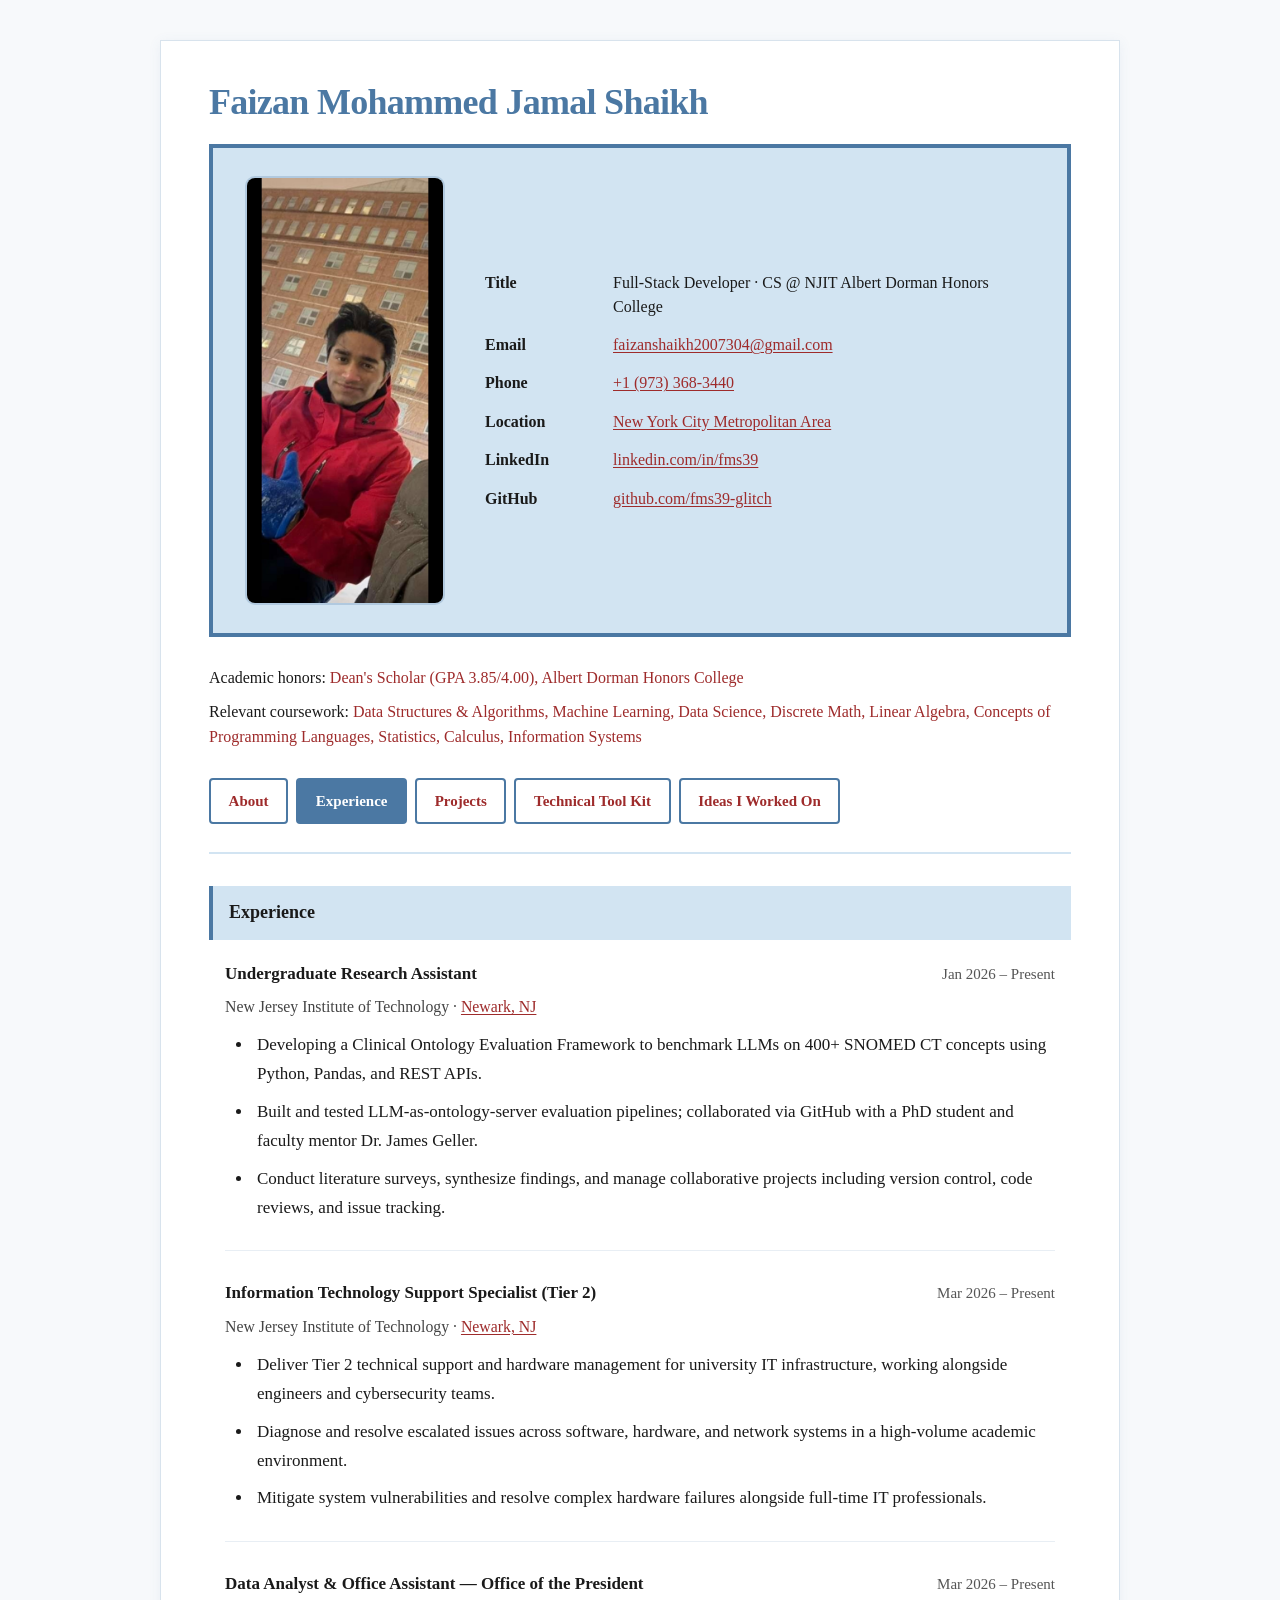
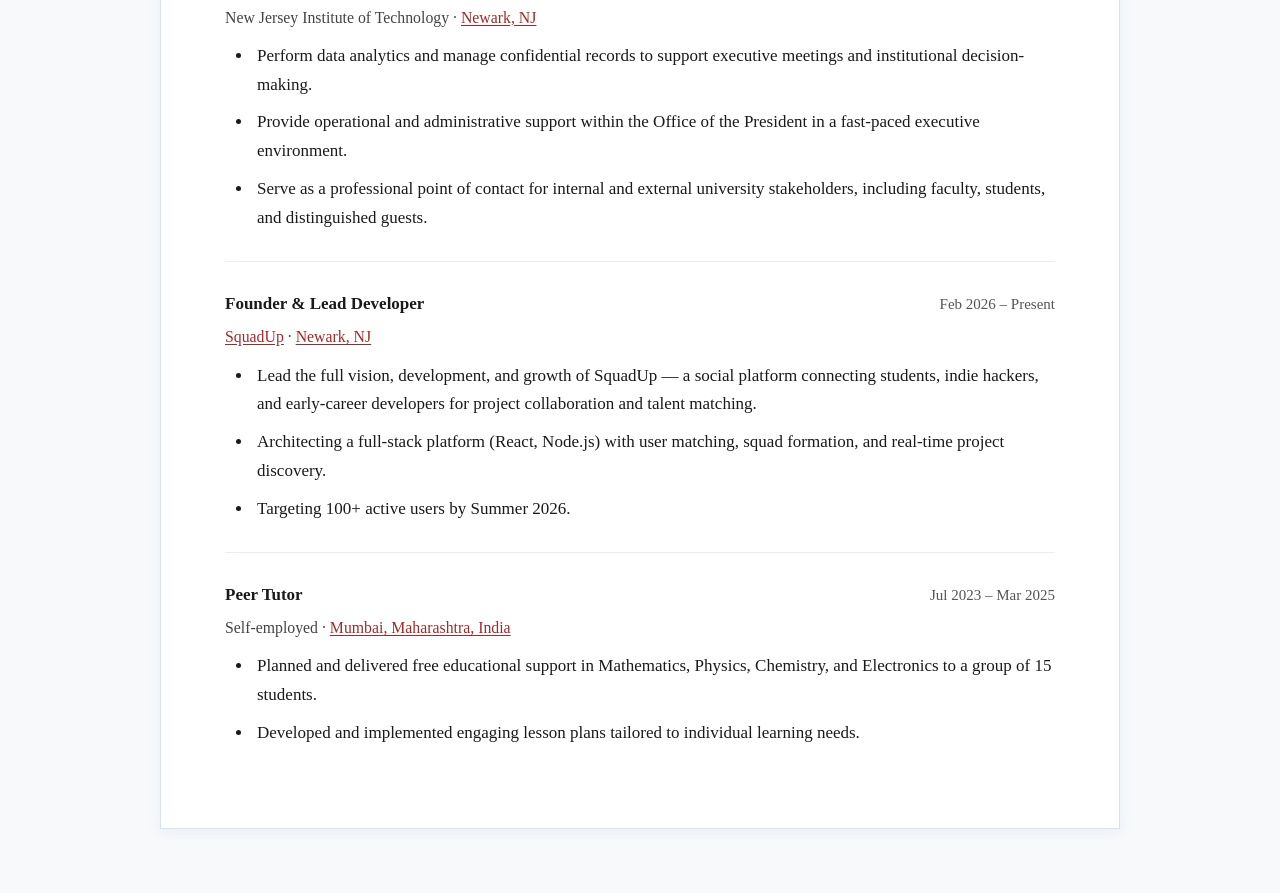
==== experience.html @ 99e9ff8b "File changed to Faizan_img1" ====
<!DOCTYPE html>
<html lang="en">

<head>
    <meta charset="UTF-8">
    <meta name="viewport" content="width=device-width, initial-scale=1.0">
    <title>Faizan Shaikh — Experience</title>
    <link rel="stylesheet" href="style.css">
</head>

<body>
    <div class="page-container">
        <h1 class="header-name">Faizan Mohammed Jamal Shaikh</h1>

        <div class="top-banner">
            <div class="photo-container">
                <img src="Faizan_img1.jpeg" alt="Faizan Shaikh">
            </div>

            <div class="contact-info">
                <table>
                    <tr>
                        <td class="label">Title</td>
                        <td>Full-Stack Developer · CS @ NJIT Albert Dorman Honors College</td>
                    </tr>
                    <tr>
                        <td class="label">Email</td>
                        <td><a href="mailto:faizanshaikh2007304@gmail.com">faizanshaikh2007304@gmail.com</a></td>
                    </tr>
                    <tr>
                        <td class="label">Phone</td>
                        <td><a href="tel:+19733683440">+1 (973) 368-3440</a></td>
                    </tr>
                    <tr>
                        <td class="label">Location</td>
                        <td><a href="https://maps.google.com/?q=New+York+City+Metropolitan+Area" target="_blank"
                                rel="noopener">New York City Metropolitan Area</a></td>
                    </tr>
                    <tr>
                        <td class="label">LinkedIn</td>
                        <td><a href="https://www.linkedin.com/in/fms39" target="_blank"
                                rel="noopener">linkedin.com/in/fms39</a></td>
                    </tr>
                    <tr>
                        <td class="label">GitHub</td>
                        <td><a href="https://github.com/fms39-glitch" target="_blank"
                                rel="noopener">github.com/fms39-glitch</a></td>
                    </tr>
                </table>
            </div>
        </div>

        <div class="interests">
            <div>Academic honors: <span class="interests-list">Dean's Scholar (GPA 3.85/4.00), Albert Dorman Honors
                    College</span></div>
            <div>Relevant coursework: <span class="interests-list">Data Structures &amp; Algorithms, Machine Learning,
                    Data Science, Discrete Math, Linear Algebra, Concepts of Programming Languages, Statistics,
                    Calculus, Information Systems</span></div>
        </div>

        <div class="navigation">
            <a href="index.html">About</a>
            <a href="experience.html" class="active">Experience</a>
            <a href="projects.html">Projects</a>
            <a href="toolkit.html">Technical Tool Kit</a>
            <a href="ideas.html">Ideas I Worked On</a>
        </div>

        <div class="content-section" id="experience">
            <h2 class="section-title">Experience</h2>
            <div class="section-content">

                <div class="entry">
                    <div class="entry-header">
                        <strong>Undergraduate Research Assistant</strong>
                        <span class="entry-dates">Jan 2026 – Present</span>
                    </div>
                    <div class="entry-meta">
                        New Jersey Institute of Technology ·
                        <a href="https://maps.google.com/?q=New+Jersey+Institute+of+Technology,+Newark,+NJ"
                            target="_blank" rel="noopener">Newark, NJ</a>
                    </div>
                    <ul class="entry-body">
                        <li>Developing a Clinical Ontology Evaluation Framework to benchmark LLMs on 400+ SNOMED CT
                            concepts using Python, Pandas, and REST APIs.</li>
                        <li>Built and tested LLM-as-ontology-server evaluation pipelines; collaborated via GitHub with a
                            PhD student and faculty mentor Dr. James Geller.</li>
                        <li>Conduct literature surveys, synthesize findings, and manage collaborative projects including
                            version control, code reviews, and issue tracking.</li>
                    </ul>
                </div>

                <div class="entry">
                    <div class="entry-header">
                        <strong>Information Technology Support Specialist (Tier 2)</strong>
                        <span class="entry-dates">Mar 2026 – Present</span>
                    </div>
                    <div class="entry-meta">
                        New Jersey Institute of Technology ·
                        <a href="https://maps.google.com/?q=New+Jersey+Institute+of+Technology,+Newark,+NJ"
                            target="_blank" rel="noopener">Newark, NJ</a>
                    </div>
                    <ul class="entry-body">
                        <li>Deliver Tier 2 technical support and hardware management for university IT infrastructure,
                            working alongside engineers and cybersecurity teams.</li>
                        <li>Diagnose and resolve escalated issues across software, hardware, and network systems in a
                            high-volume academic environment.</li>
                        <li>Mitigate system vulnerabilities and resolve complex hardware failures alongside full-time IT
                            professionals.</li>
                    </ul>
                </div>

                <div class="entry">
                    <div class="entry-header">
                        <strong>Data Analyst &amp; Office Assistant — Office of the President</strong>
                        <span class="entry-dates">Mar 2026 – Present</span>
                    </div>
                    <div class="entry-meta">
                        New Jersey Institute of Technology ·
                        <a href="https://maps.google.com/?q=NJIT+Office+of+the+President,+Newark,+NJ" target="_blank"
                            rel="noopener">Newark, NJ</a>
                    </div>
                    <ul class="entry-body">
                        <li>Perform data analytics and manage confidential records to support executive meetings and
                            institutional decision-making.</li>
                        <li>Provide operational and administrative support within the Office of the President in a
                            fast-paced executive environment.</li>
                        <li>Serve as a professional point of contact for internal and external university stakeholders,
                            including faculty, students, and distinguished guests.</li>
                    </ul>
                </div>

                <div class="entry">
                    <div class="entry-header">
                        <strong>Founder &amp; Lead Developer</strong>
                        <span class="entry-dates">Feb 2026 – Present</span>
                    </div>
                    <div class="entry-meta">
                        <a href="https://squadup.qzz.io" target="_blank" rel="noopener">SquadUp</a> ·
                        <a href="https://maps.google.com/?q=Newark,+NJ" target="_blank" rel="noopener">Newark, NJ</a>
                    </div>
                    <ul class="entry-body">
                        <li>Lead the full vision, development, and growth of SquadUp — a social platform connecting
                            students, indie hackers, and early-career developers for project collaboration and talent
                            matching.</li>
                        <li>Architecting a full-stack platform (React, Node.js) with user matching, squad formation, and
                            real-time project discovery.</li>
                        <li>Targeting 100+ active users by Summer 2026.</li>
                    </ul>
                </div>

                <div class="entry">
                    <div class="entry-header">
                        <strong>Peer Tutor</strong>
                        <span class="entry-dates">Jul 2023 – Mar 2025</span>
                    </div>
                    <div class="entry-meta">
                        Self-employed ·
                        <a href="https://maps.google.com/?q=Mumbai,+Maharashtra,+India" target="_blank"
                            rel="noopener">Mumbai, Maharashtra, India</a>
                    </div>
                    <ul class="entry-body">
                        <li>Planned and delivered free educational support in Mathematics, Physics, Chemistry, and
                            Electronics to a group of 15 students.</li>
                        <li>Developed and implemented engaging lesson plans tailored to individual learning needs.</li>
                    </ul>
                </div>

            </div>
        </div>

    </div>
</body>

</html>
---- style.css ----
*,
*::before,
*::after {
    box-sizing: border-box;
}

html {
    font-size: 16px;
    scroll-behavior: smooth;
}

body {
    font-family: Georgia, "Times New Roman", Times, serif;
    font-size: 1.0625rem;
    line-height: 1.65;
    margin: 0;
    padding: 2.5rem 2rem 4rem;
    color: #1a1a1a;
    background-color: #f7f9fb;
    min-height: 100vh;
}

.page-container {
    max-width: 960px;
    margin: 0 auto;
    background-color: #fff;
    padding: 2.5rem 3rem 3rem;
    border: 1px solid #d8e3ed;
    box-shadow: 0 2px 12px rgba(75, 120, 163, 0.08);
}

.header-name {
    color: #4B78A3;
    font-size: 2.25rem;
    margin: 0 0 1.25rem 0;
    font-weight: 700;
    letter-spacing: -0.02em;
    line-height: 1.2;
}

.top-banner {
    border: 4px solid #4B78A3;
    background-color: #D2E4F2;
    display: flex;
    align-items: center;
    gap: 2.5rem;
    padding: 1.75rem 2rem;
    margin-bottom: 1.75rem;
}

.photo-container {
    flex-shrink: 0;
}

.photo-container img {
    display: block;
    width: 200px;
    max-width: 100%;
    height: auto;
    border-radius: 10px;
    border: 2px solid rgba(75, 120, 163, 0.25);
}

.contact-info {
    flex: 1;
    min-width: 0;
}

.contact-info table {
    border-collapse: collapse;
    width: 100%;
}

.contact-info td {
    padding: 0.45rem 1.5rem 0.45rem 0;
    font-size: 1rem;
    vertical-align: top;
    line-height: 1.5;
}

.contact-info .label {
    font-weight: 700;
    color: #1a1a1a;
    white-space: nowrap;
    width: 8rem;
}

.contact-info a {
    color: #9E2B2B;
    text-decoration: underline;
    text-underline-offset: 2px;
}

.contact-info a:hover {
    color: #7a1f1f;
}

.interests {
    font-size: 1rem;
    margin-bottom: 1.75rem;
    line-height: 1.6;
}

.interests div {
    margin-bottom: 0.5rem;
}

.interests div:last-child {
    margin-bottom: 0;
}

.interests-list {
    color: #9E2B2B;
}

.navigation {
    display: flex;
    flex-wrap: wrap;
    gap: 0.5rem;
    margin-bottom: 2rem;
    padding-bottom: 1.75rem;
    border-bottom: 2px solid #D2E4F2;
}

.navigation a {
    border: 2px solid #4B78A3;
    padding: 0.55rem 1.1rem;
    text-decoration: none;
    color: #9E2B2B;
    font-size: 0.9375rem;
    font-weight: 600;
    background-color: #fff;
    border-radius: 4px;
    transition: background-color 0.15s ease, color 0.15s ease;
}

.navigation a:hover {
    background-color: #D2E4F2;
    color: #7a1f1f;
}

.navigation a.active {
    background-color: #4B78A3;
    color: #fff;
    border-color: #4B78A3;
}

.navigation a.active:hover {
    background-color: #3d6285;
    color: #fff;
}

.content-section {
    margin-bottom: 0;
}

.content-section + .content-section {
    margin-top: 0.25rem;
}

.section-title {
    background-color: #D2E4F2;
    padding: 0.75rem 1rem;
    font-size: 1.125rem;
    font-weight: 700;
    margin: 0;
    color: #1a1a1a;
    border-left: 4px solid #4B78A3;
}

.section-content {
    padding: 1.25rem 1rem 2rem;
    font-size: 1.0625rem;
    line-height: 1.7;
}

.section-content p {
    margin-top: 0;
    margin-bottom: 1rem;
}

.section-content p:last-child {
    margin-bottom: 0;
}

.section-content ul {
    margin: 0;
    padding-left: 1.75rem;
}

.section-content li {
    margin-bottom: 0.75rem;
    padding-left: 0.25rem;
}

.section-content li:last-child {
    margin-bottom: 0;
}

.section-content strong {
    color: #1a1a1a;
}

.section-content em {
    color: #444;
}

.section-content a {
    color: #9E2B2B;
    text-decoration: underline;
    text-underline-offset: 2px;
}

.section-content a:hover {
    color: #7a1f1f;
}

.summary {
    font-size: 1.0625rem;
    line-height: 1.75;
    margin: 0;
}

.entry {
    margin-bottom: 1.75rem;
    padding-bottom: 1.75rem;
    border-bottom: 1px solid #e8eef4;
}

.entry:last-child {
    margin-bottom: 0;
    padding-bottom: 0;
    border-bottom: none;
}

.entry-header {
    display: flex;
    flex-wrap: wrap;
    justify-content: space-between;
    align-items: baseline;
    gap: 0.35rem 1.5rem;
    margin-bottom: 0.35rem;
}

.entry-header strong {
    font-size: 1.0625rem;
    color: #1a1a1a;
}

.entry-dates {
    font-size: 0.9375rem;
    color: #555;
    white-space: nowrap;
}

.entry-meta {
    font-size: 0.9875rem;
    color: #444;
    margin-bottom: 0.65rem;
}

.entry-meta a {
    color: #9E2B2B;
    text-decoration: underline;
    text-underline-offset: 2px;
}

.entry-meta a:hover {
    color: #7a1f1f;
}

.entry-body {
    margin: 0;
    padding-left: 1.25rem;
}

.entry-body li {
    margin-bottom: 0.55rem;
}

.project-header {
    display: flex;
    flex-wrap: wrap;
    align-items: baseline;
    gap: 0.5rem 1rem;
    margin-bottom: 0.35rem;
}

.project-header strong {
    font-size: 1.0625rem;
}

.project-link {
    font-size: 0.9375rem;
}

.project-link a {
    color: #9E2B2B;
    text-decoration: underline;
    text-underline-offset: 2px;
}

.project-link a:hover {
    color: #7a1f1f;
}

.project-role {
    font-size: 0.9375rem;
    color: #555;
    margin-bottom: 0.65rem;
}

.skill-category {
    margin-bottom: 1.1rem;
}

.skill-category:last-child {
    margin-bottom: 0;
}

.skill-category strong {
    display: block;
    margin-bottom: 0.35rem;
    color: #4B78A3;
    font-size: 0.9375rem;
    text-transform: uppercase;
    letter-spacing: 0.04em;
}

.skill-category span {
    color: #333;
    line-height: 1.65;
}

.tag-row {
    display: flex;
    flex-wrap: wrap;
    gap: 0.45rem;
    margin-top: 0.5rem;
}

.tag {
    display: inline-block;
    font-size: 0.8125rem;
    font-weight: 600;
    padding: 0.3rem 0.65rem;
    background-color: #eef4fa;
    color: #4B78A3;
    border: 1px solid #d8e3ed;
    border-radius: 4px;
}

.social-bar {
    display: flex;
    flex-wrap: wrap;
    gap: 0.65rem 1.25rem;
    margin-top: 1rem;
}

.social-bar a {
    color: #9E2B2B;
    text-decoration: underline;
    text-underline-offset: 2px;
    font-size: 0.9375rem;
}

.social-bar a:hover {
    color: #7a1f1f;
}

.edu-degree {
    font-weight: 700;
    color: #1a1a1a;
}

.edu-detail {
    color: #444;
    margin-top: 0.25rem;
}

@media (max-width: 768px) {
    body {
        padding: 1rem 0.75rem 2rem;
        font-size: 1rem;
    }

    .page-container {
        padding: 1.5rem 1.25rem 2rem;
    }

    .header-name {
        font-size: 1.75rem;
    }

    .top-banner {
        flex-direction: column;
        align-items: flex-start;
        gap: 1.25rem;
        padding: 1.25rem;
    }

    .photo-container img {
        width: 160px;
    }

    .contact-info td {
        display: block;
        padding: 0.25rem 0;
    }

    .contact-info .label {
        width: auto;
        padding-bottom: 0;
    }

    .contact-info tr {
        display: block;
        margin-bottom: 0.65rem;
    }

    .navigation a {
        flex: 1 1 auto;
        text-align: center;
        min-width: calc(50% - 0.25rem);
    }
}

@media (max-width: 480px) {
    .navigation a {
        min-width: 100%;
    }
}
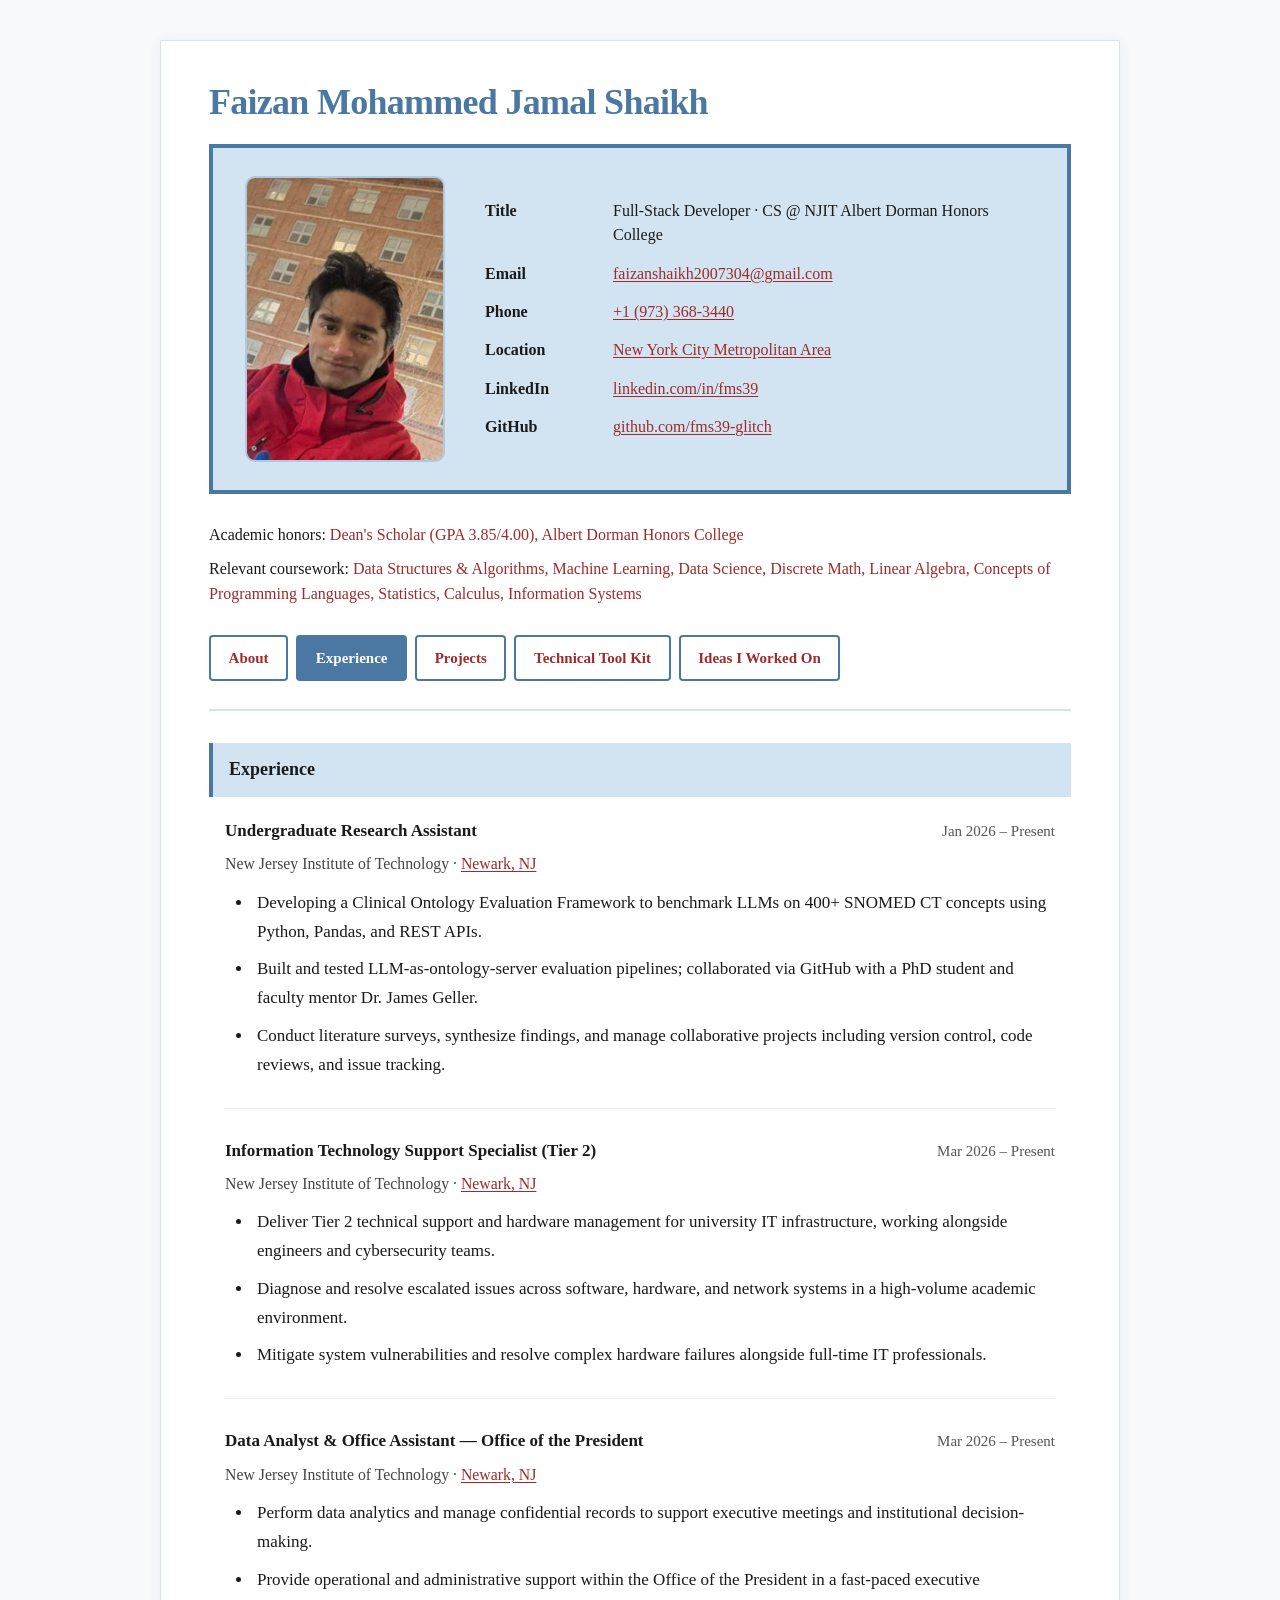
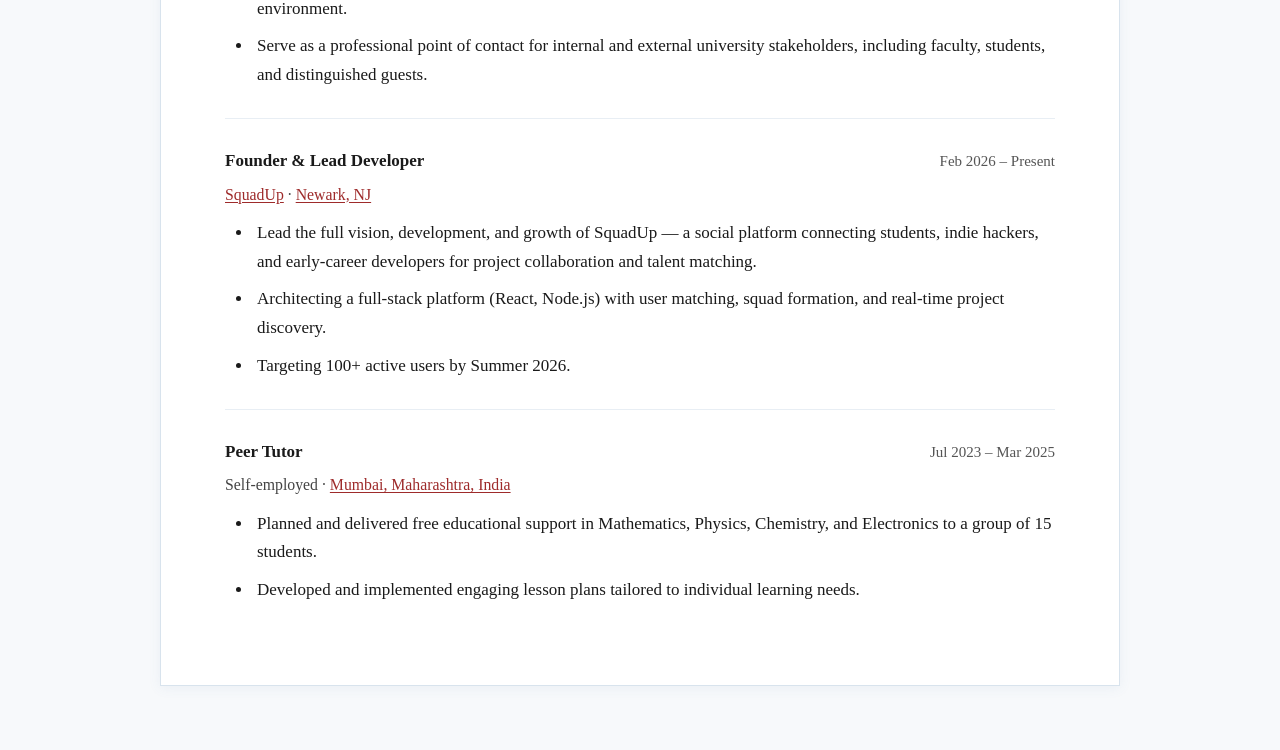
==== commit eded338e: "Named changed" ====
--- a/experience.html
+++ b/experience.html
@@ -14,7 +14,7 @@
 
         <div class="top-banner">
             <div class="photo-container">
-                <img src="Faizan_img1.jpeg" alt="Faizan Shaikh">
+                <img src="Faizan_img.jpeg" alt="Faizan Shaikh">
             </div>
 
             <div class="contact-info">
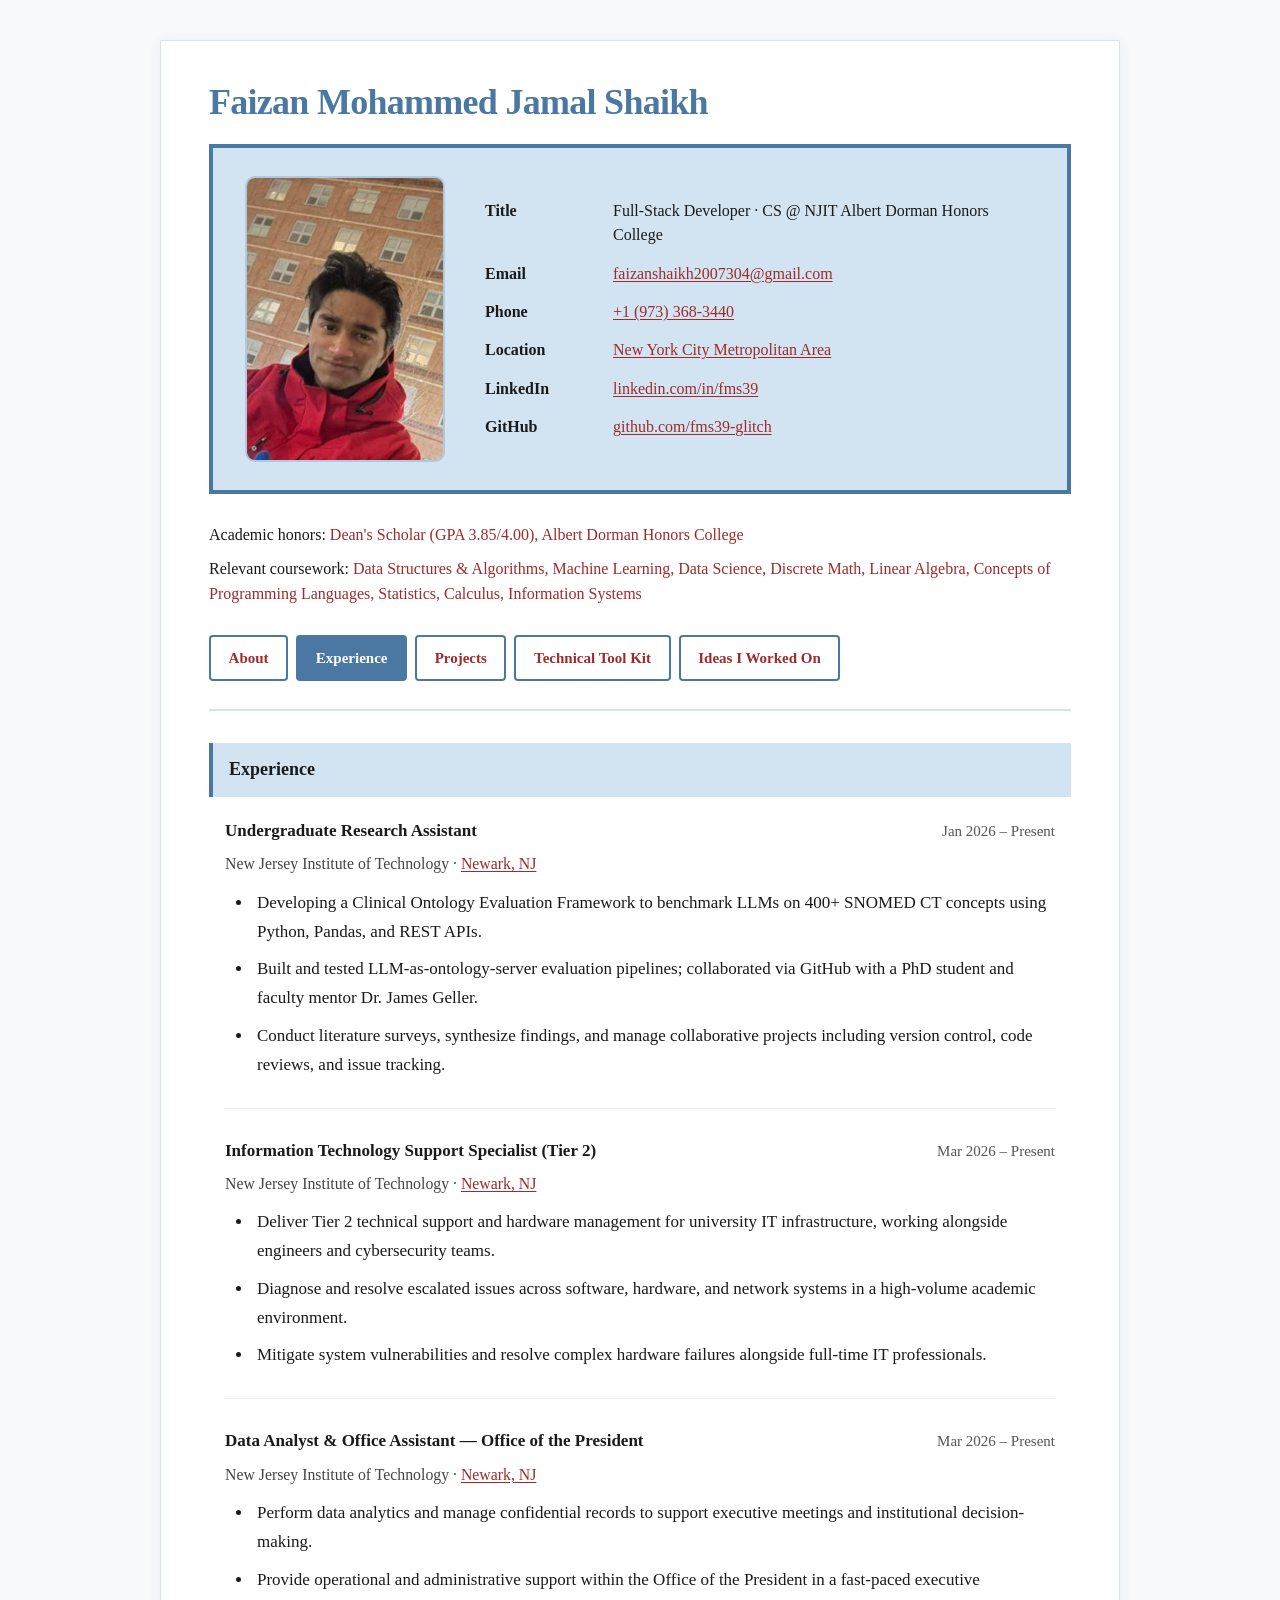
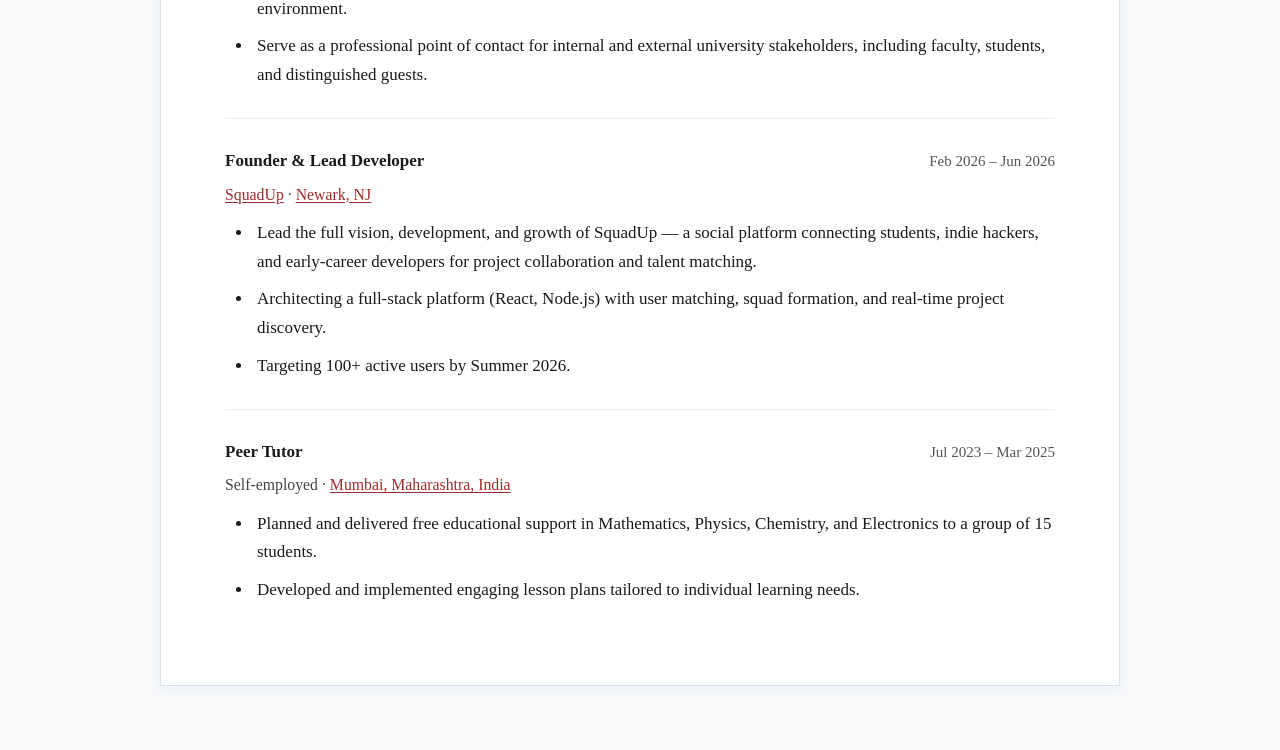
==== commit dd9466d9: "Changed date" ====
--- a/experience.html
+++ b/experience.html
@@ -133,7 +133,7 @@
                 <div class="entry">
                     <div class="entry-header">
                         <strong>Founder &amp; Lead Developer</strong>
-                        <span class="entry-dates">Feb 2026 – Present</span>
+                        <span class="entry-dates">Feb 2026 – Jun 2026</span>
                     </div>
                     <div class="entry-meta">
                         <a href="https://squadup.qzz.io" target="_blank" rel="noopener">SquadUp</a> ·
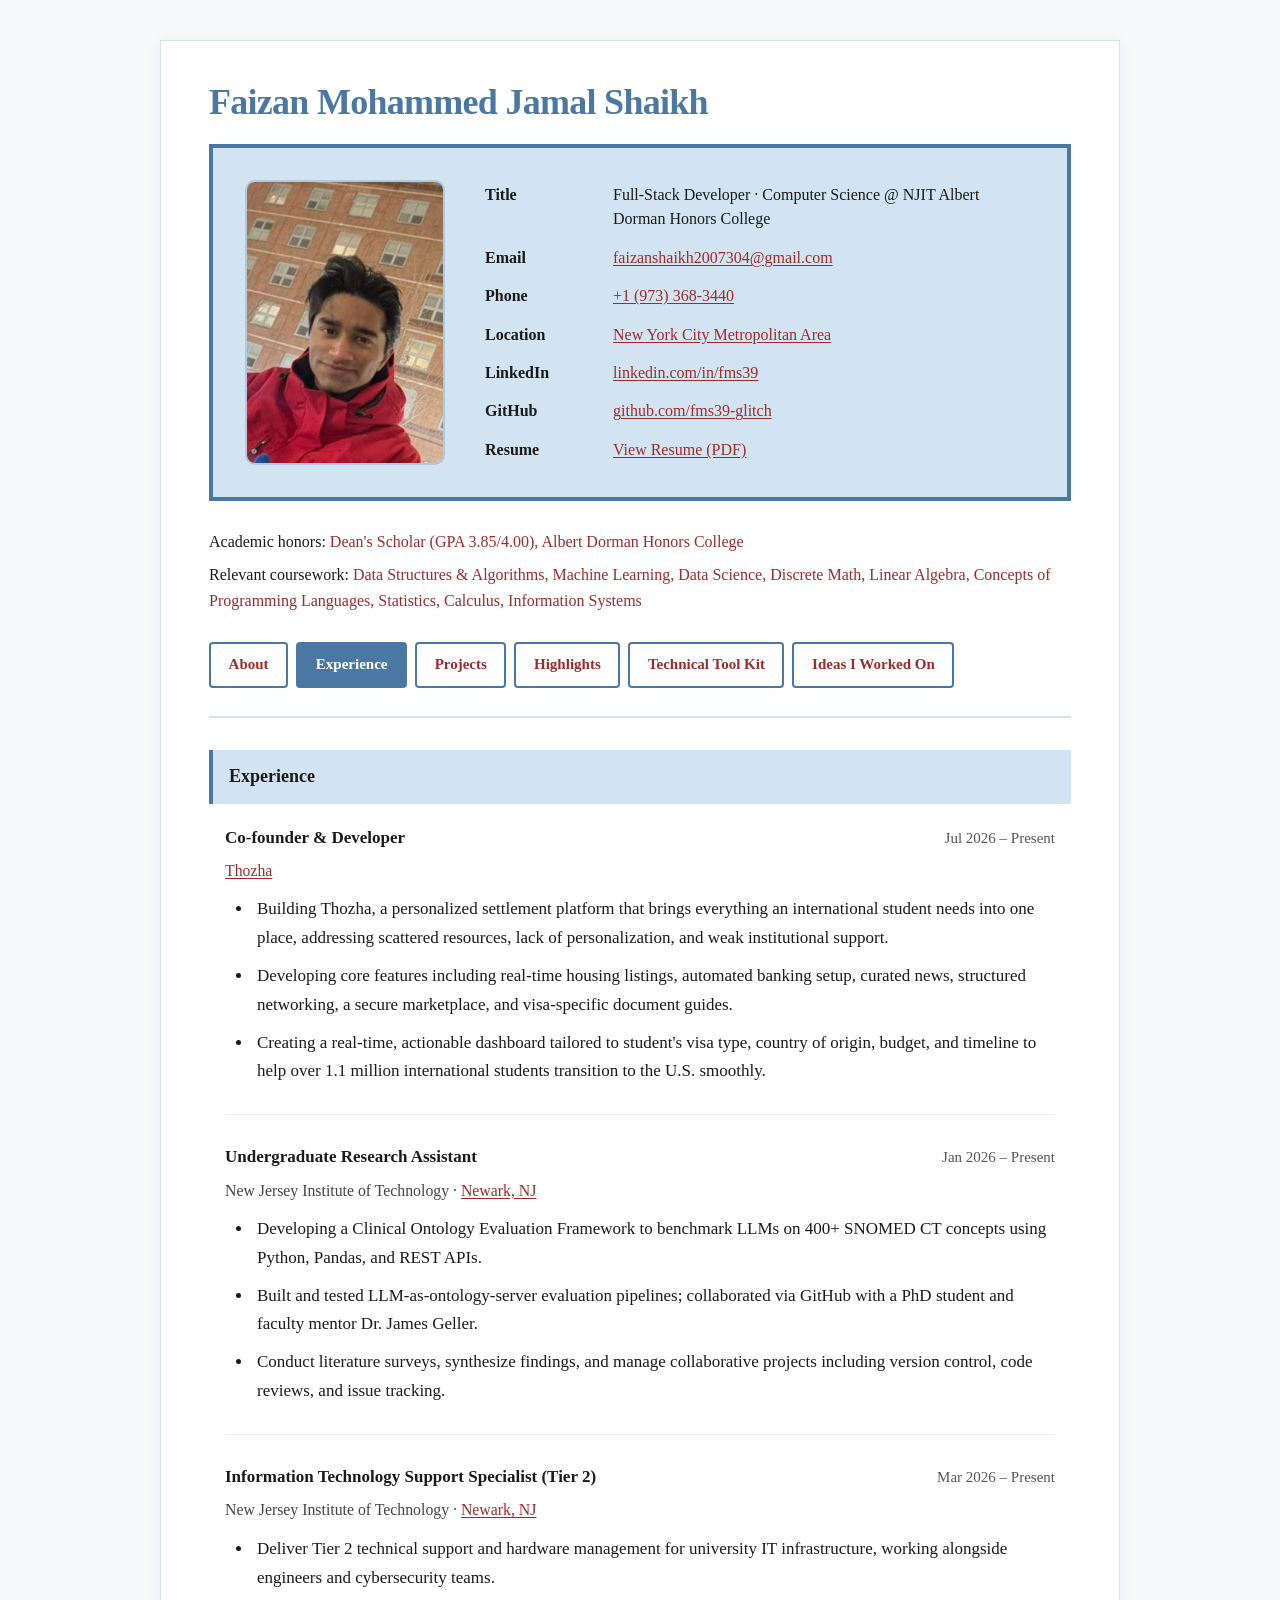
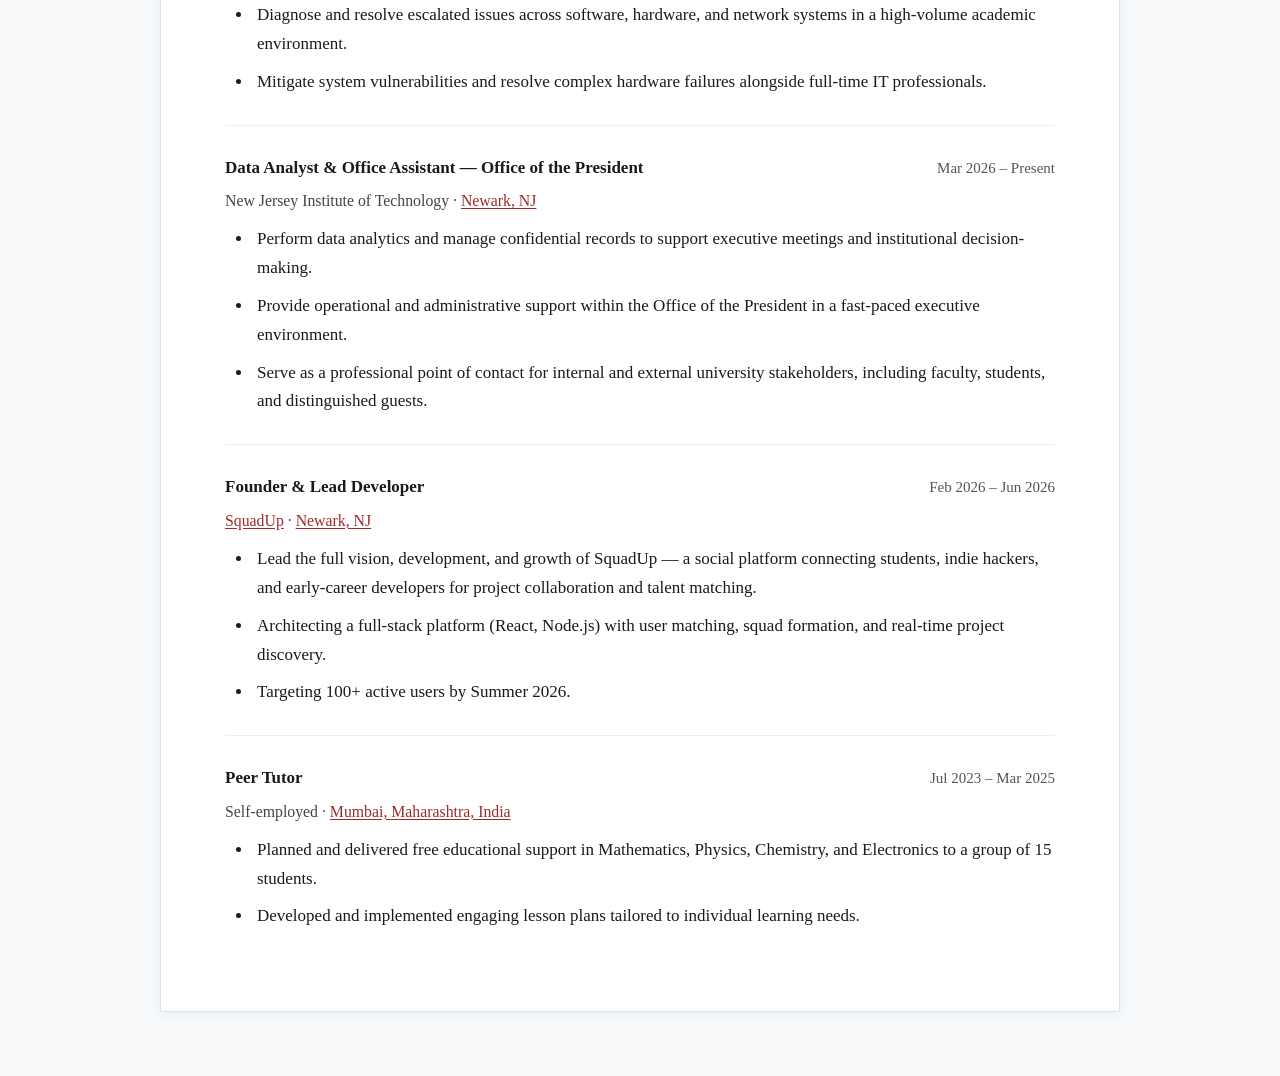
==== commit 4f088375: "Changes" ====
--- a/experience.html
+++ b/experience.html
@@ -21,7 +21,7 @@
                 <table>
                     <tr>
                         <td class="label">Title</td>
-                        <td>Full-Stack Developer · CS @ NJIT Albert Dorman Honors College</td>
+                        <td>Full-Stack Developer · Computer Science @ NJIT Albert Dorman Honors College</td>
                     </tr>
                     <tr>
                         <td class="label">Email</td>
@@ -46,6 +46,10 @@
                         <td><a href="https://github.com/fms39-glitch" target="_blank"
                                 rel="noopener">github.com/fms39-glitch</a></td>
                     </tr>
+                    <tr>
+                        <td class="label">Resume</td>
+                        <td><a href="resume.pdf" target="_blank" rel="noopener">View Resume (PDF)</a></td>
+                    </tr>
                 </table>
             </div>
         </div>
@@ -62,6 +66,7 @@
             <a href="index.html">About</a>
             <a href="experience.html" class="active">Experience</a>
             <a href="projects.html">Projects</a>
+            <a href="highlights.html">Highlights</a>
             <a href="toolkit.html">Technical Tool Kit</a>
             <a href="ideas.html">Ideas I Worked On</a>
         </div>
@@ -70,6 +75,20 @@
             <h2 class="section-title">Experience</h2>
             <div class="section-content">
 
+                <div class="entry">
+                    <div class="entry-header">
+                        <strong>Co-founder &amp; Developer</strong>
+                        <span class="entry-dates">Jul 2026 – Present</span>
+                    </div>
+                    <div class="entry-meta">
+                        <a href="https://mythozha.pages.dev/" target="_blank" rel="noopener">Thozha</a>
+                    </div>
+                    <ul class="entry-body">
+                        <li>Building Thozha, a personalized settlement platform that brings everything an international student needs into one place, addressing scattered resources, lack of personalization, and weak institutional support.</li>
+                        <li>Developing core features including real-time housing listings, automated banking setup, curated news, structured networking, a secure marketplace, and visa-specific document guides.</li>
+                        <li>Creating a real-time, actionable dashboard tailored to student's visa type, country of origin, budget, and timeline to help over 1.1 million international students transition to the U.S. smoothly.</li>
+                    </ul>
+                </div>
                 <div class="entry">
                     <div class="entry-header">
                         <strong>Undergraduate Research Assistant</strong>
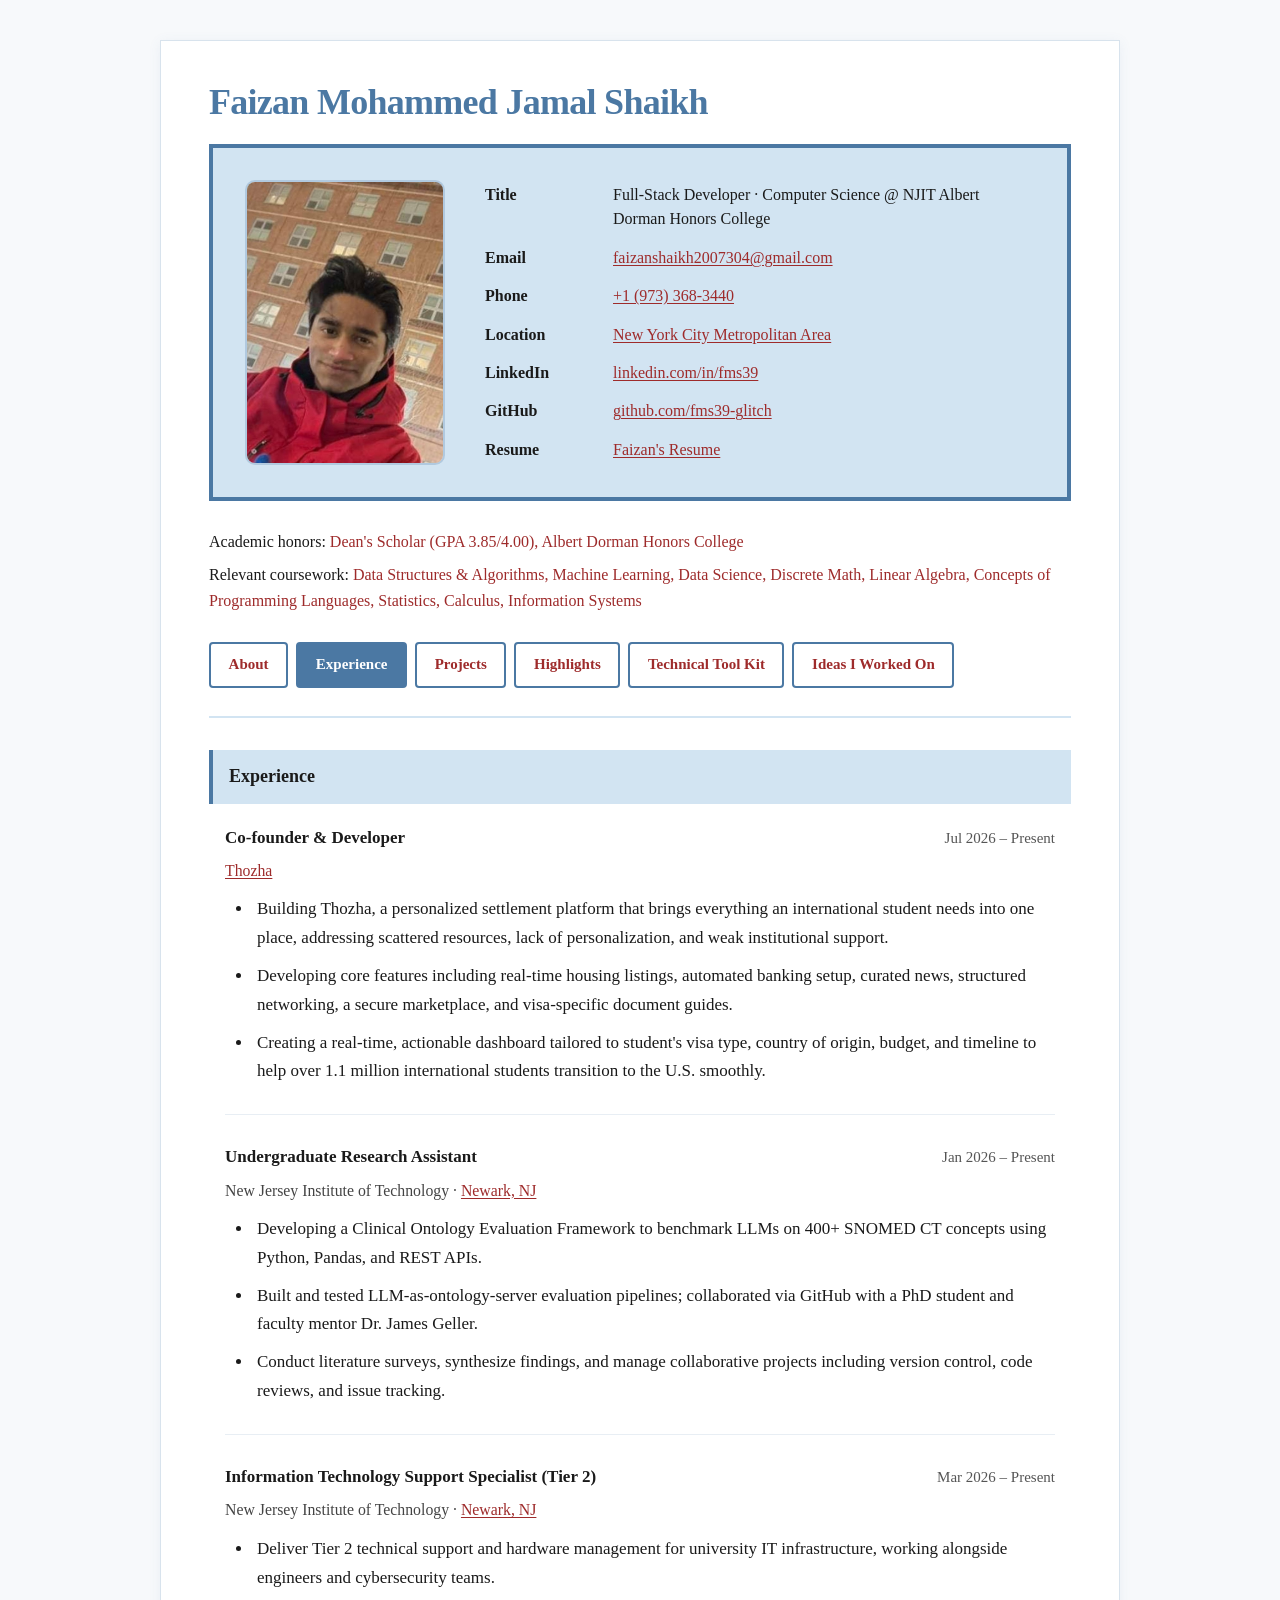
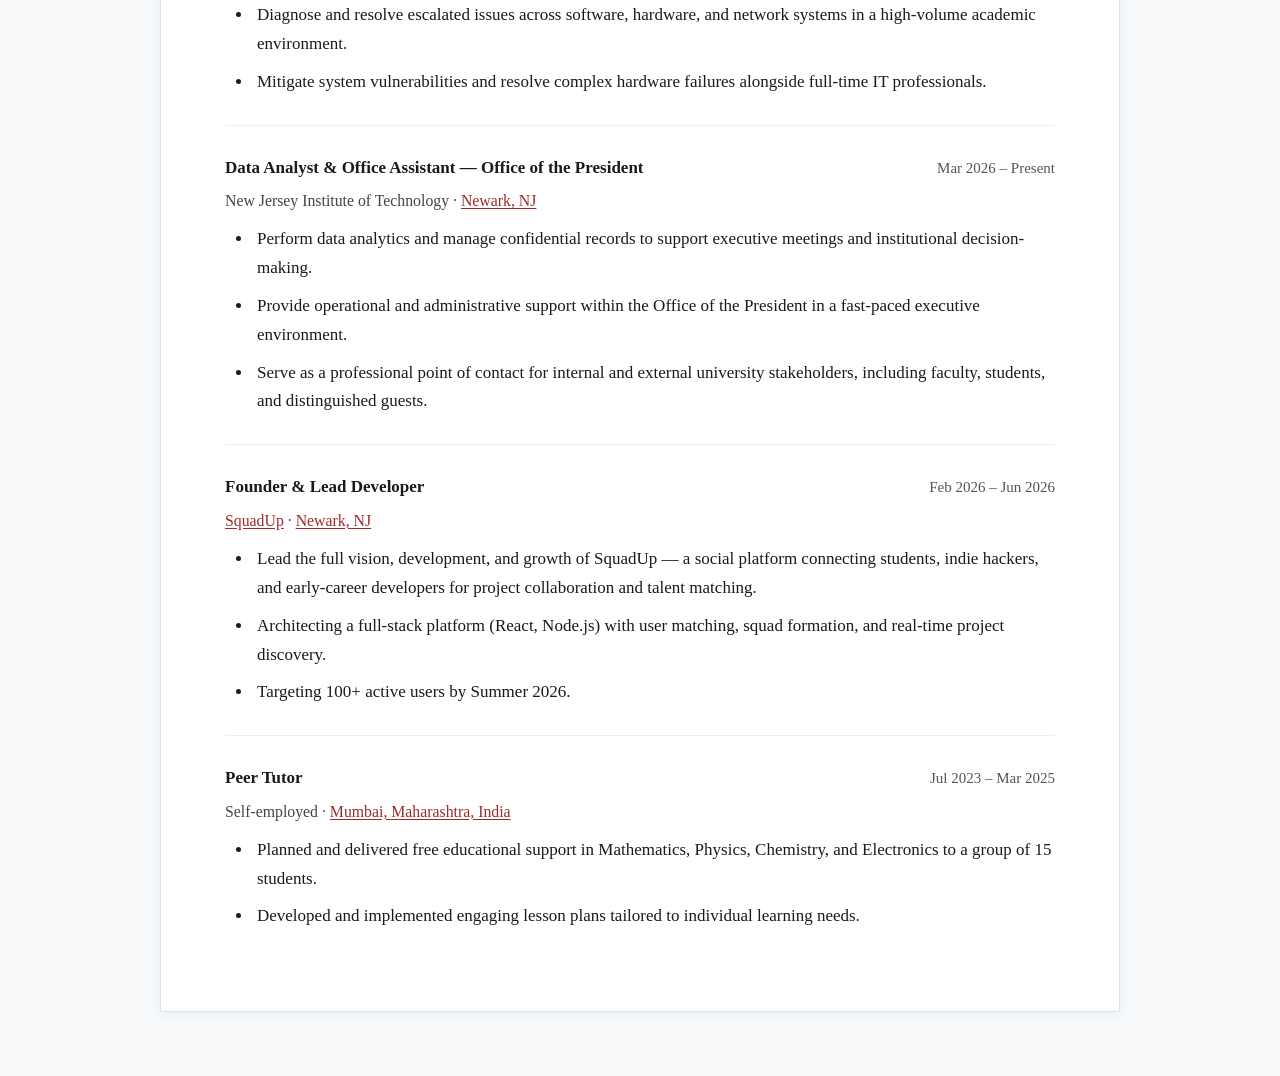
==== commit a381dfc5: "Name for resume updated from all the sections" ====
--- a/experience.html
+++ b/experience.html
@@ -48,7 +48,7 @@
                     </tr>
                     <tr>
                         <td class="label">Resume</td>
-                        <td><a href="resume.pdf" target="_blank" rel="noopener">View Resume (PDF)</a></td>
+                        <td><a href="resume.pdf" target="_blank" rel="noopener">Faizan's Resume</a></td>
                     </tr>
                 </table>
             </div>
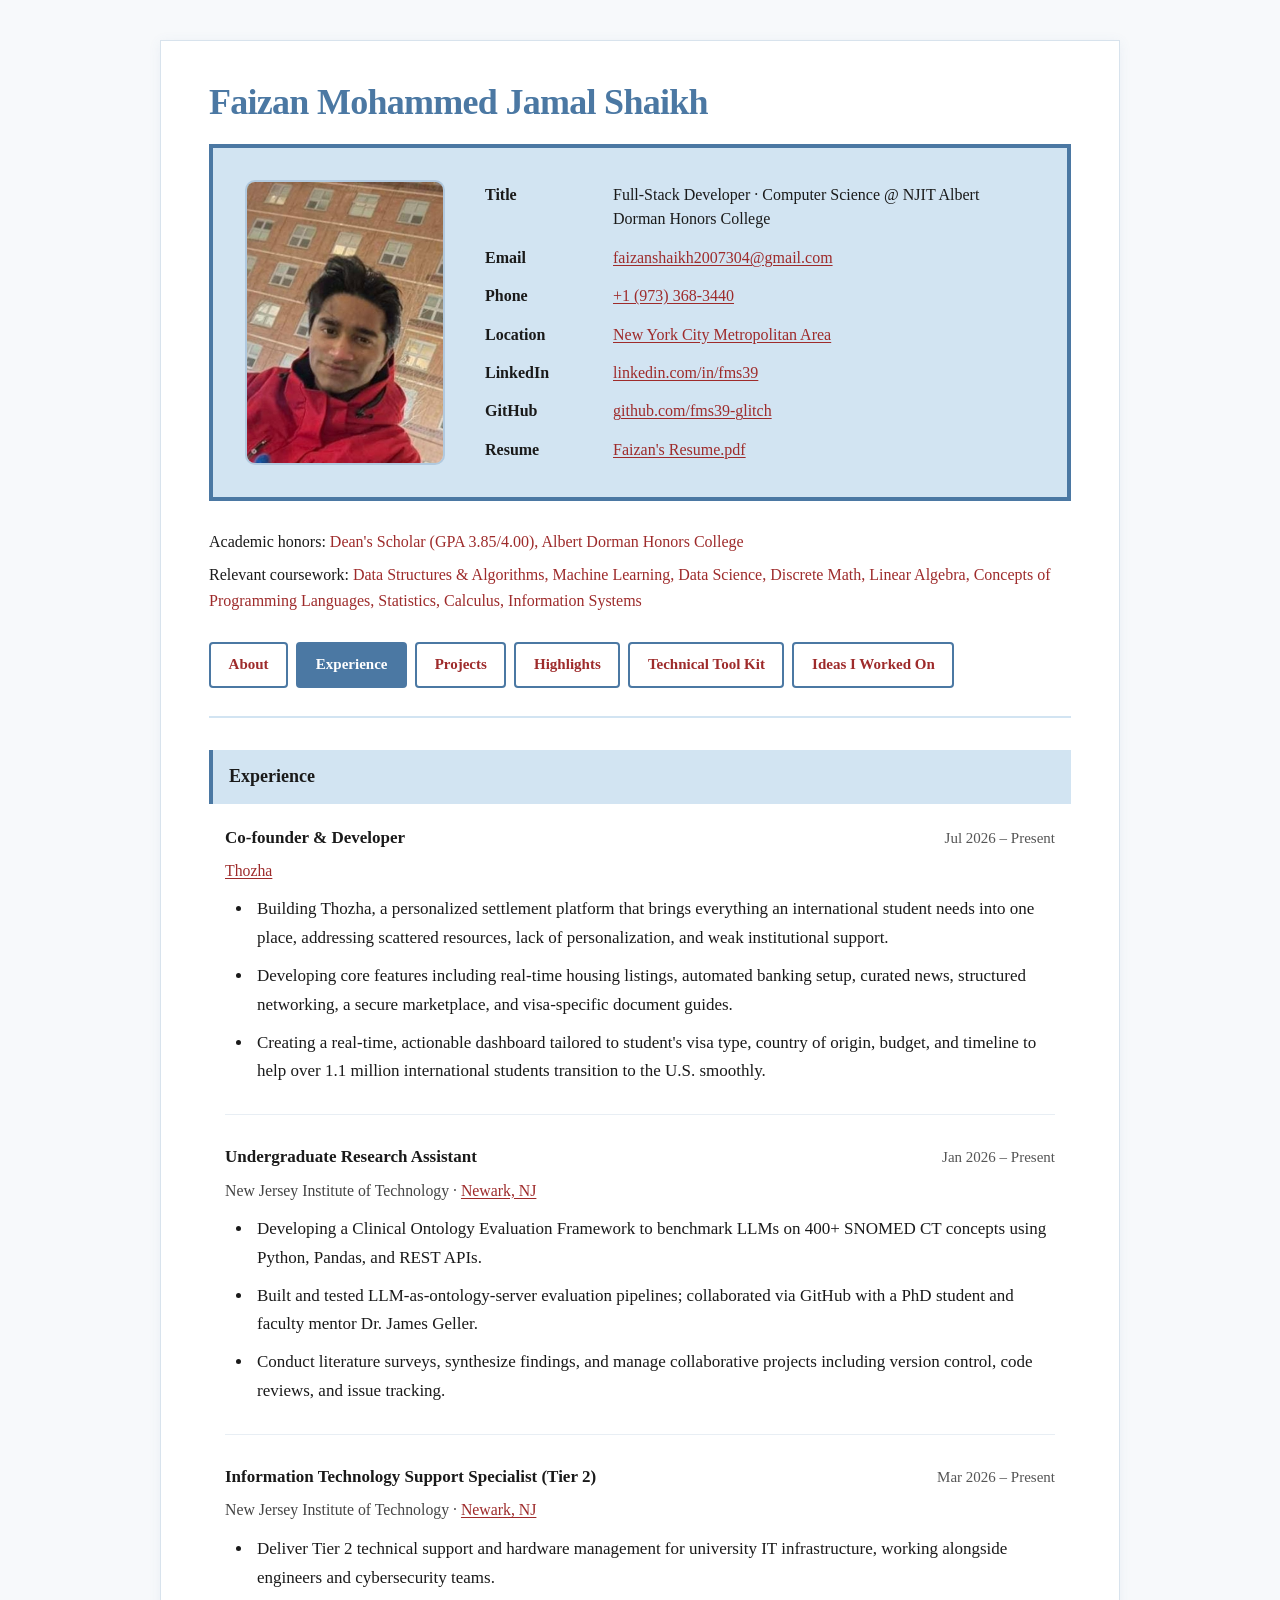
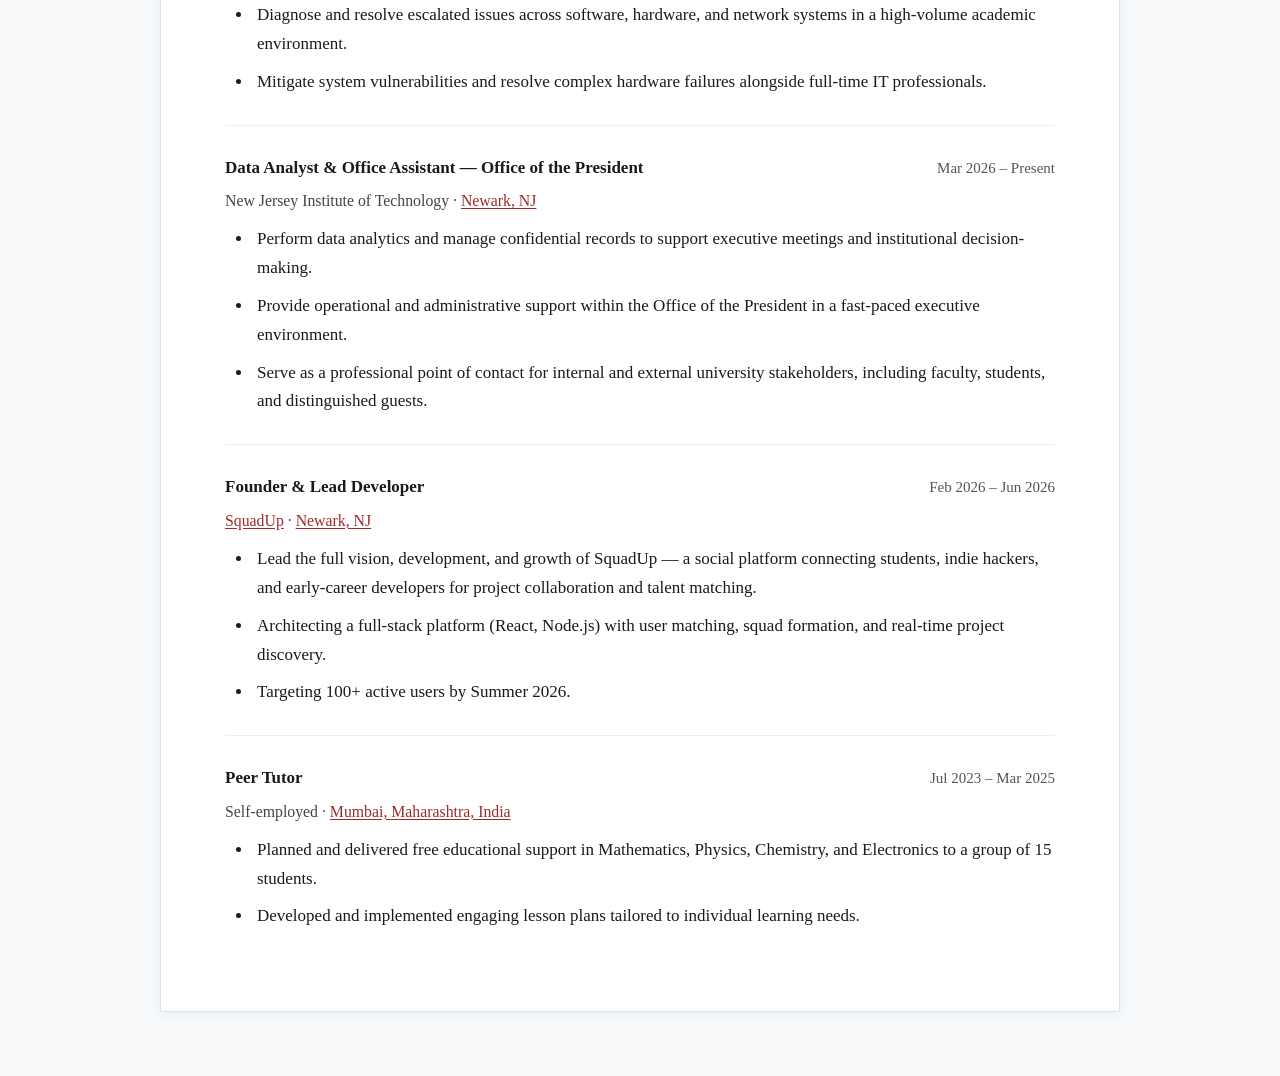
==== commit c7c32794: "Changed the extention .pdf" ====
--- a/experience.html
+++ b/experience.html
@@ -48,7 +48,7 @@
                     </tr>
                     <tr>
                         <td class="label">Resume</td>
-                        <td><a href="resume.pdf" target="_blank" rel="noopener">Faizan's Resume</a></td>
+                        <td><a href="Faizan's Resume.pdf" target="_blank" rel="noopener">Faizan's Resume.pdf</a></td>
                     </tr>
                 </table>
             </div>
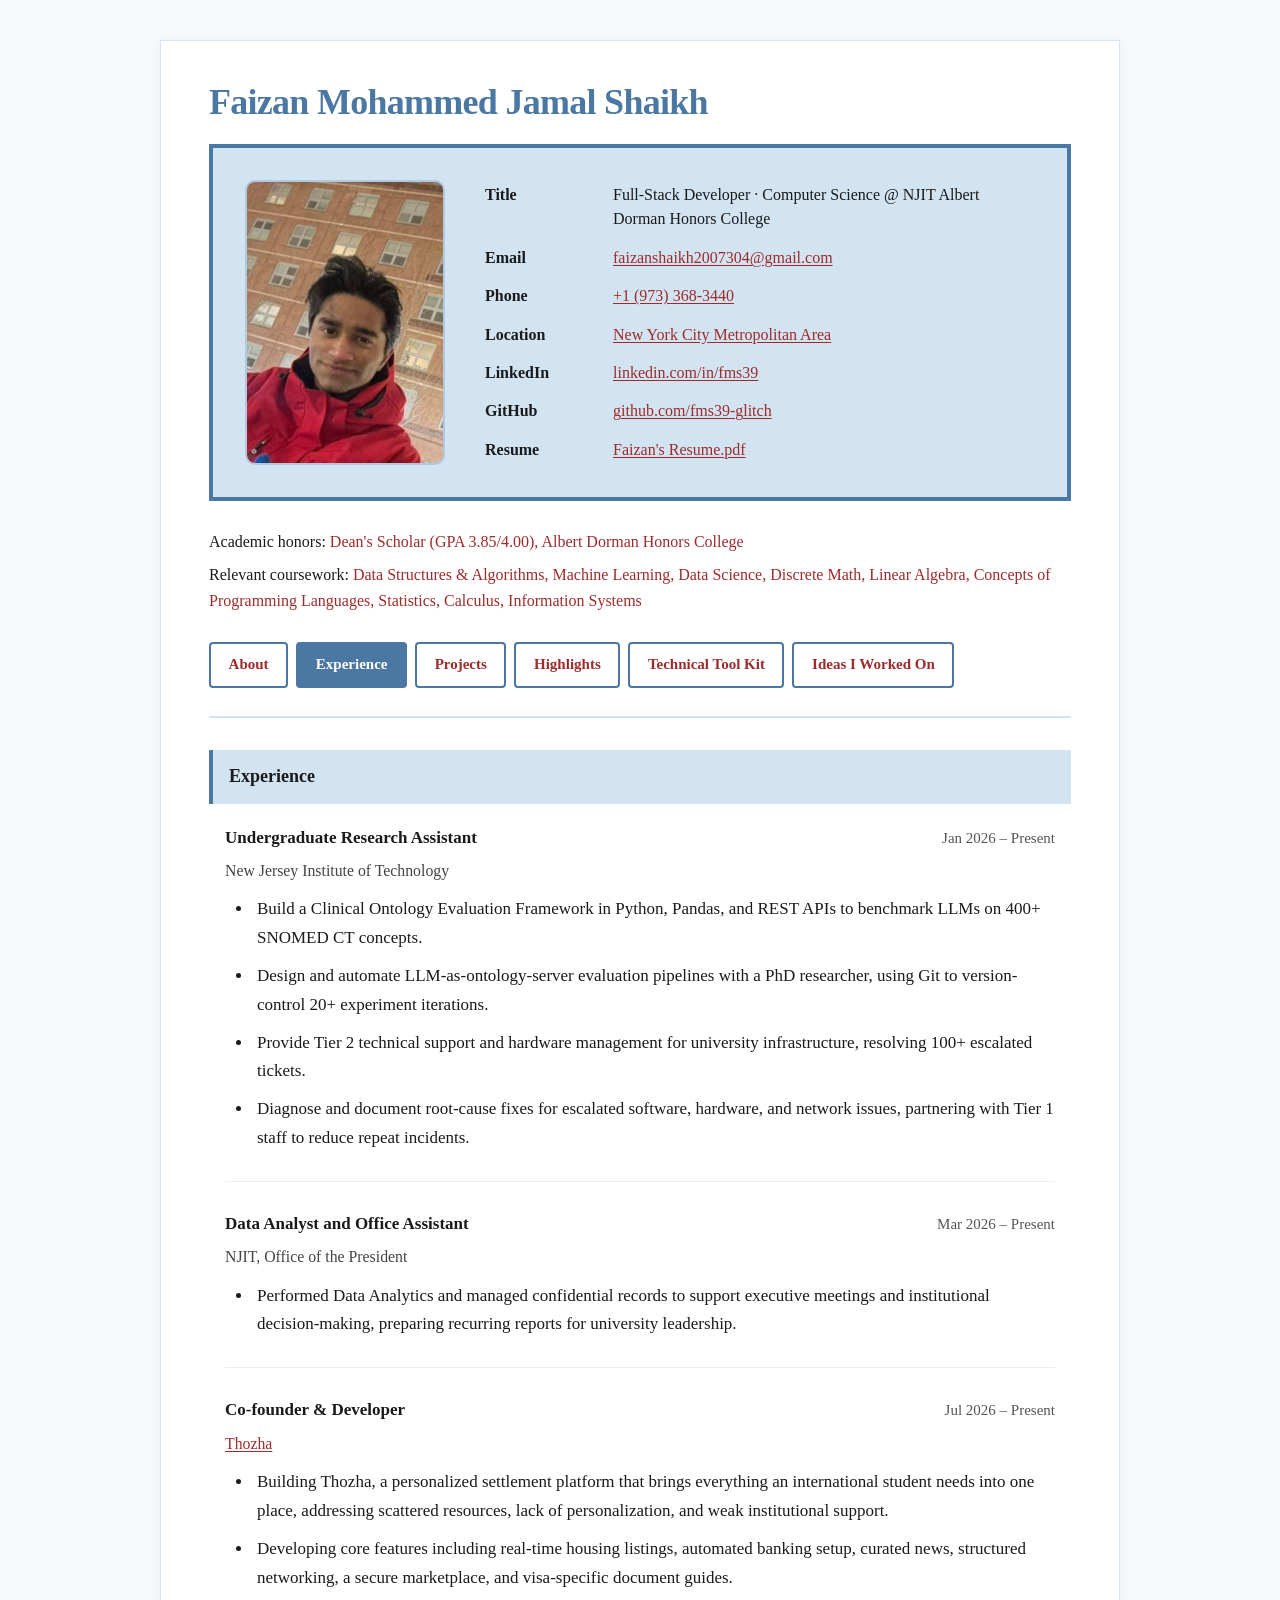
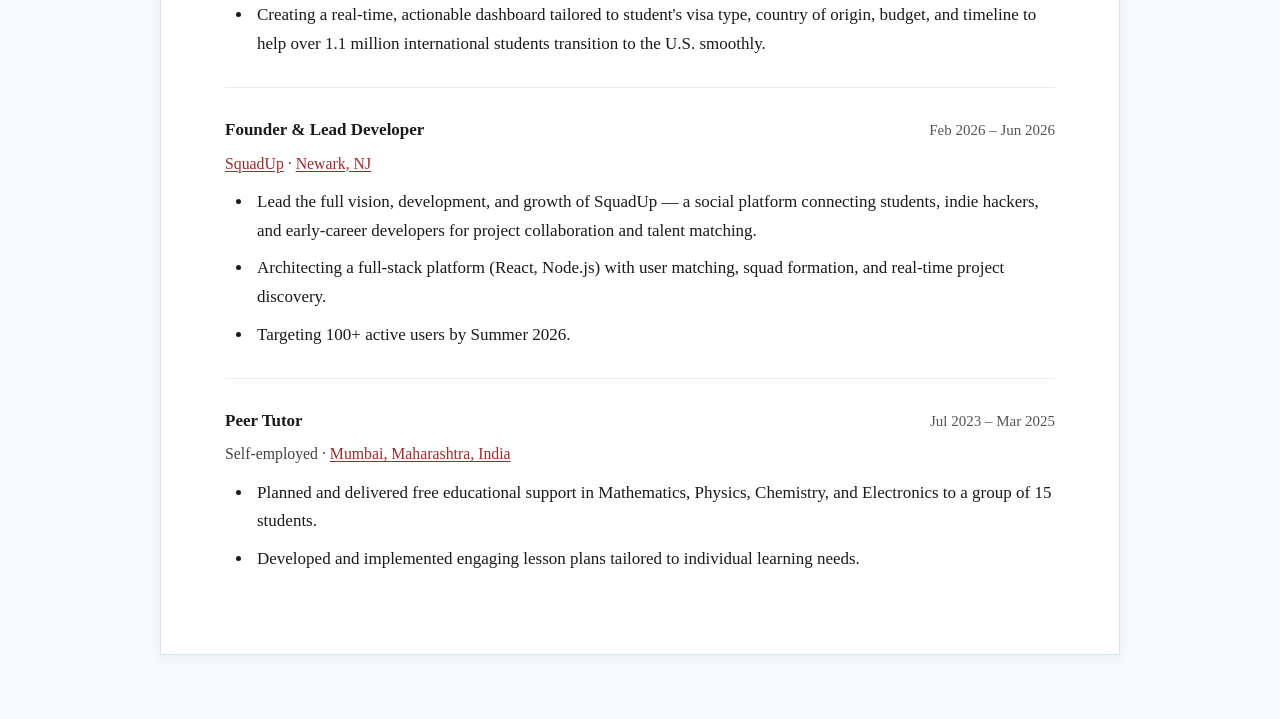
==== commit 56b86bfb: "New resume" ====
--- a/experience.html
+++ b/experience.html
@@ -77,6 +77,35 @@
 
                 <div class="entry">
                     <div class="entry-header">
+                        <strong>Undergraduate Research Assistant</strong>
+                        <span class="entry-dates">Jan 2026 – Present</span>
+                    </div>
+                    <div class="entry-meta">
+                        New Jersey Institute of Technology
+                    </div>
+                    <ul class="entry-body">
+                        <li>Build a Clinical Ontology Evaluation Framework in Python, Pandas, and REST APIs to benchmark LLMs on 400+ SNOMED CT concepts.</li>
+                        <li>Design and automate LLM-as-ontology-server evaluation pipelines with a PhD researcher, using Git to version-control 20+ experiment iterations.</li>
+                        <li>Provide Tier 2 technical support and hardware management for university infrastructure, resolving 100+ escalated tickets.</li>
+                        <li>Diagnose and document root-cause fixes for escalated software, hardware, and network issues, partnering with Tier 1 staff to reduce repeat incidents.</li>
+                    </ul>
+                </div>
+
+                <div class="entry">
+                    <div class="entry-header">
+                        <strong>Data Analyst and Office Assistant</strong>
+                        <span class="entry-dates">Mar 2026 – Present</span>
+                    </div>
+                    <div class="entry-meta">
+                        NJIT, Office of the President
+                    </div>
+                    <ul class="entry-body">
+                        <li>Performed Data Analytics and managed confidential records to support executive meetings and institutional decision-making, preparing recurring reports for university leadership.</li>
+                    </ul>
+                </div>
+
+                <div class="entry">
+                    <div class="entry-header">
                         <strong>Co-founder &amp; Developer</strong>
                         <span class="entry-dates">Jul 2026 – Present</span>
                     </div>
@@ -87,65 +116,6 @@
                         <li>Building Thozha, a personalized settlement platform that brings everything an international student needs into one place, addressing scattered resources, lack of personalization, and weak institutional support.</li>
                         <li>Developing core features including real-time housing listings, automated banking setup, curated news, structured networking, a secure marketplace, and visa-specific document guides.</li>
                         <li>Creating a real-time, actionable dashboard tailored to student's visa type, country of origin, budget, and timeline to help over 1.1 million international students transition to the U.S. smoothly.</li>
-                    </ul>
-                </div>
-                <div class="entry">
-                    <div class="entry-header">
-                        <strong>Undergraduate Research Assistant</strong>
-                        <span class="entry-dates">Jan 2026 – Present</span>
-                    </div>
-                    <div class="entry-meta">
-                        New Jersey Institute of Technology ·
-                        <a href="https://maps.google.com/?q=New+Jersey+Institute+of+Technology,+Newark,+NJ"
-                            target="_blank" rel="noopener">Newark, NJ</a>
-                    </div>
-                    <ul class="entry-body">
-                        <li>Developing a Clinical Ontology Evaluation Framework to benchmark LLMs on 400+ SNOMED CT
-                            concepts using Python, Pandas, and REST APIs.</li>
-                        <li>Built and tested LLM-as-ontology-server evaluation pipelines; collaborated via GitHub with a
-                            PhD student and faculty mentor Dr. James Geller.</li>
-                        <li>Conduct literature surveys, synthesize findings, and manage collaborative projects including
-                            version control, code reviews, and issue tracking.</li>
-                    </ul>
-                </div>
-
-                <div class="entry">
-                    <div class="entry-header">
-                        <strong>Information Technology Support Specialist (Tier 2)</strong>
-                        <span class="entry-dates">Mar 2026 – Present</span>
-                    </div>
-                    <div class="entry-meta">
-                        New Jersey Institute of Technology ·
-                        <a href="https://maps.google.com/?q=New+Jersey+Institute+of+Technology,+Newark,+NJ"
-                            target="_blank" rel="noopener">Newark, NJ</a>
-                    </div>
-                    <ul class="entry-body">
-                        <li>Deliver Tier 2 technical support and hardware management for university IT infrastructure,
-                            working alongside engineers and cybersecurity teams.</li>
-                        <li>Diagnose and resolve escalated issues across software, hardware, and network systems in a
-                            high-volume academic environment.</li>
-                        <li>Mitigate system vulnerabilities and resolve complex hardware failures alongside full-time IT
-                            professionals.</li>
-                    </ul>
-                </div>
-
-                <div class="entry">
-                    <div class="entry-header">
-                        <strong>Data Analyst &amp; Office Assistant — Office of the President</strong>
-                        <span class="entry-dates">Mar 2026 – Present</span>
-                    </div>
-                    <div class="entry-meta">
-                        New Jersey Institute of Technology ·
-                        <a href="https://maps.google.com/?q=NJIT+Office+of+the+President,+Newark,+NJ" target="_blank"
-                            rel="noopener">Newark, NJ</a>
-                    </div>
-                    <ul class="entry-body">
-                        <li>Perform data analytics and manage confidential records to support executive meetings and
-                            institutional decision-making.</li>
-                        <li>Provide operational and administrative support within the Office of the President in a
-                            fast-paced executive environment.</li>
-                        <li>Serve as a professional point of contact for internal and external university stakeholders,
-                            including faculty, students, and distinguished guests.</li>
                     </ul>
                 </div>
 
@@ -159,11 +129,8 @@
                         <a href="https://maps.google.com/?q=Newark,+NJ" target="_blank" rel="noopener">Newark, NJ</a>
                     </div>
                     <ul class="entry-body">
-                        <li>Lead the full vision, development, and growth of SquadUp — a social platform connecting
-                            students, indie hackers, and early-career developers for project collaboration and talent
-                            matching.</li>
-                        <li>Architecting a full-stack platform (React, Node.js) with user matching, squad formation, and
-                            real-time project discovery.</li>
+                        <li>Lead the full vision, development, and growth of SquadUp — a social platform connecting students, indie hackers, and early-career developers for project collaboration and talent matching.</li>
+                        <li>Architecting a full-stack platform (React, Node.js) with user matching, squad formation, and real-time project discovery.</li>
                         <li>Targeting 100+ active users by Summer 2026.</li>
                     </ul>
                 </div>
